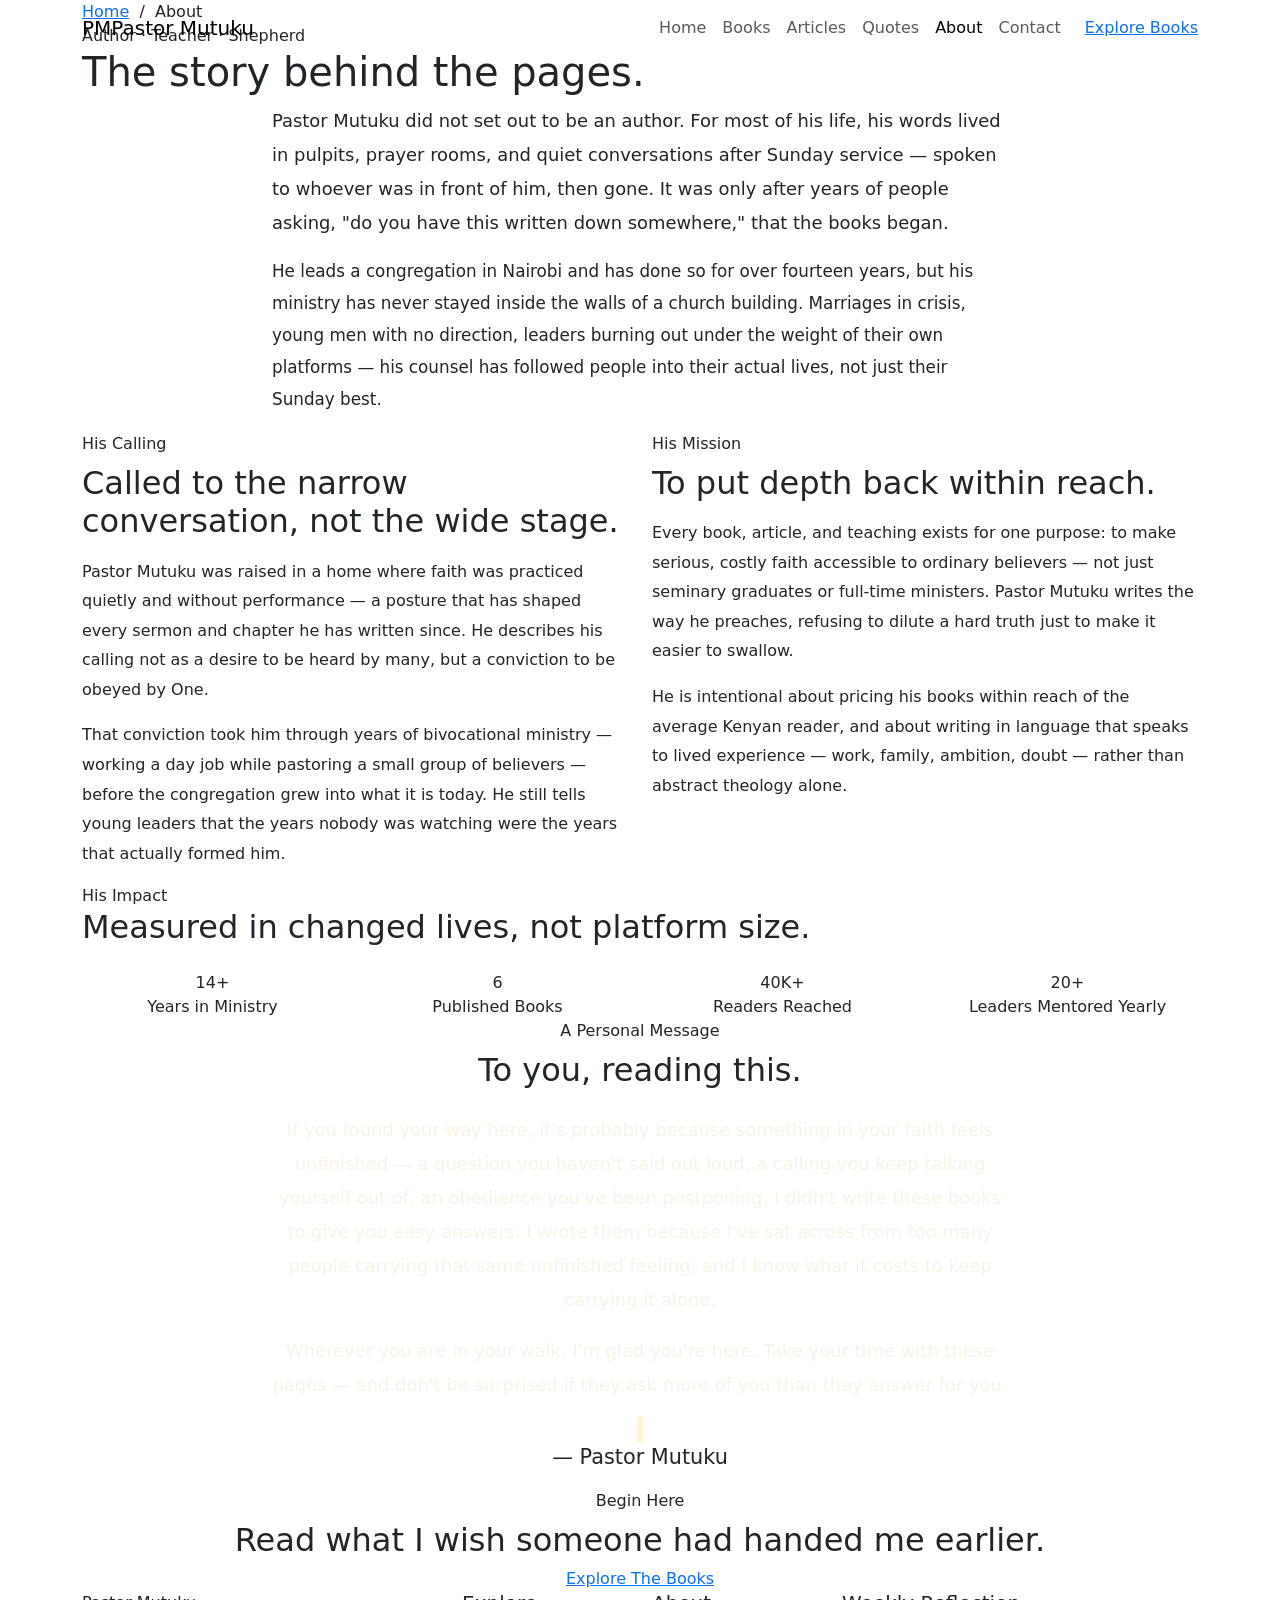
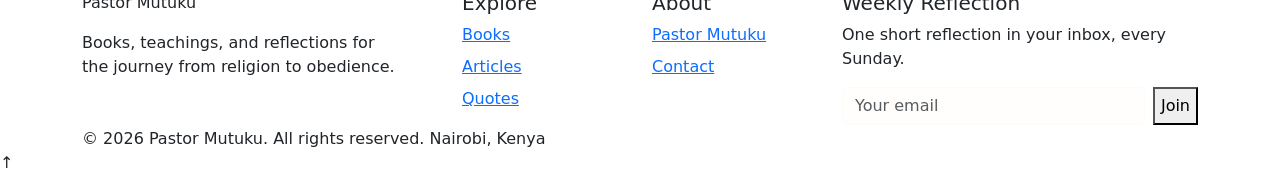
==== about.html @ 70a4565a "Add files via upload" ====
<!DOCTYPE html>
<html lang="en">
<head>
<meta charset="UTF-8">
<meta name="viewport" content="width=device-width, initial-scale=1.0">
<title>About Pastor Mutuku</title>
<meta name="description" content="The story, calling and mission of Pastor Mutuku — author, teacher, and shepherd.">

<link rel="preconnect" href="https://fonts.googleapis.com">
<link rel="preconnect" href="https://fonts.gstatic.com" crossorigin>
<link href="https://fonts.googleapis.com/css2?family=Fraunces:ital,opsz,wght@0,9..144,500;0,9..144,600;0,9..144,700;1,9..144,500&family=Source+Sans+3:wght@400;500;600;700&display=swap" rel="stylesheet">
<link href="https://cdn.jsdelivr.net/npm/bootstrap@5.3.3/dist/css/bootstrap.min.css" rel="stylesheet">
<link rel="stylesheet" href="css/style.css">
</head>
<body>

<nav class="navbar navbar-expand-lg navbar-mutuku fixed-top">
  <div class="container">
    <a class="navbar-brand" href="index.html"><span class="brand-mark"><span>PM</span></span>Pastor Mutuku</a>
    <button class="navbar-toggler border-0" type="button" data-bs-toggle="collapse" data-bs-target="#mainNav" aria-label="Toggle navigation">
      <span class="navbar-toggler-icon"></span>
    </button>
    <div class="collapse navbar-collapse" id="mainNav">
      <ul class="navbar-nav ms-auto align-items-lg-center">
        <li class="nav-item"><a class="nav-link" href="index.html">Home</a></li>
        <li class="nav-item"><a class="nav-link" href="books.html">Books</a></li>
        <li class="nav-item"><a class="nav-link" href="articles.html">Articles</a></li>
        <li class="nav-item"><a class="nav-link" href="quotes.html">Quotes</a></li>
        <li class="nav-item"><a class="nav-link active" href="about.html">About</a></li>
        <li class="nav-item"><a class="nav-link" href="contact.html">Contact</a></li>
        <li class="nav-item ms-lg-3 mt-2 mt-lg-0"><a class="btn-gold" href="books.html">Explore Books</a></li>
      </ul>
    </div>
  </div>
</nav>

<header class="page-header">
  <div class="container">
    <div class="breadcrumb-gold"><a href="index.html">Home</a> &nbsp;/&nbsp; About</div>
    <span class="eyebrow">Author &middot; Teacher &middot; Shepherd</span>
    <h1>The story behind the pages.</h1>
  </div>
</header>

<section class="section">
  <div class="container">
    <div class="row justify-content-center">
      <div class="col-lg-8">
        <p class="dropcap text-soft" style="font-size: 1.12rem; line-height: 1.9;">
          Pastor Mutuku did not set out to be an author. For most of his life, his words lived in pulpits, prayer rooms, and quiet conversations after Sunday service — spoken to whoever was in front of him, then gone. It was only after years of people asking, "do you have this written down somewhere," that the books began.
        </p>
        <p class="text-soft" style="font-size: 1.05rem; line-height: 1.9;">
          He leads a congregation in Nairobi and has done so for over fourteen years, but his ministry has never stayed inside the walls of a church building. Marriages in crisis, young men with no direction, leaders burning out under the weight of their own platforms — his counsel has followed people into their actual lives, not just their Sunday best.
        </p>
      </div>
    </div>
  </div>
</section>

<section class="section bg-deep">
  <div class="container">
    <div class="row gy-5 align-items-start">
      <div class="col-lg-6">
        <span class="eyebrow">His Calling</span>
        <h2 class="mt-2">Called to the narrow conversation, not the wide stage.</h2>
        <p class="text-soft mt-3" style="line-height: 1.85;">Pastor Mutuku was raised in a home where faith was practiced quietly and without performance — a posture that has shaped every sermon and chapter he has written since. He describes his calling not as a desire to be heard by many, but a conviction to be obeyed by One.</p>
        <p class="text-soft" style="line-height: 1.85;">That conviction took him through years of bivocational ministry — working a day job while pastoring a small group of believers — before the congregation grew into what it is today. He still tells young leaders that the years nobody was watching were the years that actually formed him.</p>
      </div>
      <div class="col-lg-6">
        <span class="eyebrow">His Mission</span>
        <h2 class="mt-2">To put depth back within reach.</h2>
        <p class="text-soft mt-3" style="line-height: 1.85;">Every book, article, and teaching exists for one purpose: to make serious, costly faith accessible to ordinary believers — not just seminary graduates or full-time ministers. Pastor Mutuku writes the way he preaches, refusing to dilute a hard truth just to make it easier to swallow.</p>
        <p class="text-soft" style="line-height: 1.85;">He is intentional about pricing his books within reach of the average Kenyan reader, and about writing in language that speaks to lived experience — work, family, ambition, doubt — rather than abstract theology alone.</p>
      </div>
    </div>
  </div>
</section>

<section class="section">
  <div class="container">
    <div class="section-header center mx-auto">
      <span class="eyebrow">His Impact</span>
      <h2>Measured in changed lives, not platform size.</h2>
    </div>
    <div class="row g-4 text-center">
      <div class="col-sm-6 col-lg-3 reveal">
        <div class="about-fact" style="border-left: none; border-top: 2px solid var(--gold); padding-left: 0; padding-top: 1rem;">
          <div class="fact-num">14+</div>
          <div class="fact-label">Years in Ministry</div>
        </div>
      </div>
      <div class="col-sm-6 col-lg-3 reveal reveal-delay-1">
        <div class="about-fact" style="border-left: none; border-top: 2px solid var(--gold); padding-left: 0; padding-top: 1rem;">
          <div class="fact-num">6</div>
          <div class="fact-label">Published Books</div>
        </div>
      </div>
      <div class="col-sm-6 col-lg-3 reveal reveal-delay-2">
        <div class="about-fact" style="border-left: none; border-top: 2px solid var(--gold); padding-left: 0; padding-top: 1rem;">
          <div class="fact-num">40K+</div>
          <div class="fact-label">Readers Reached</div>
        </div>
      </div>
      <div class="col-sm-6 col-lg-3 reveal reveal-delay-3">
        <div class="about-fact" style="border-left: none; border-top: 2px solid var(--gold); padding-left: 0; padding-top: 1rem;">
          <div class="fact-num">20+</div>
          <div class="fact-label">Leaders Mentored Yearly</div>
        </div>
      </div>
    </div>
  </div>
</section>

<section class="section bg-ink">
  <div class="container">
    <div class="row justify-content-center">
      <div class="col-lg-8 text-center">
        <span class="eyebrow">A Personal Message</span>
        <h2 class="mt-2 mb-4">To you, reading this.</h2>
        <p style="color: rgba(246,239,226,0.82); font-size: 1.12rem; line-height: 1.9;">
          If you found your way here, it's probably because something in your faith feels unfinished — a question you haven't said out loud, a calling you keep talking yourself out of, an obedience you've been postponing. I didn't write these books to give you easy answers. I wrote them because I've sat across from too many people carrying that same unfinished feeling, and I know what it costs to keep carrying it alone.
        </p>
        <p style="color: rgba(246,239,226,0.82); font-size: 1.12rem; line-height: 1.9;">
          Wherever you are in your walk, I'm glad you're here. Take your time with these pages — and don't be surprised if they ask more of you than they answer for you.
        </p>
        <div class="illuminated-rule"><span class="mark"></span></div>
        <p class="display-font" style="color: var(--gold-light); font-size: 1.3rem;">— Pastor Mutuku</p>
      </div>
    </div>
  </div>
</section>

<section class="section text-center">
  <div class="container">
    <span class="eyebrow">Begin Here</span>
    <h2 class="mt-2">Read what I wish someone had handed me earlier.</h2>
    <a href="books.html" class="btn-gold mt-2">Explore The Books</a>
  </div>
</section>

<footer class="footer-mutuku">
  <div class="container">
    <div class="row gy-4">
      <div class="col-lg-4">
        <div class="f-brand mb-3">Pastor Mutuku</div>
        <p style="max-width: 320px;">Books, teachings, and reflections for the journey from religion to obedience.</p>
      </div>
      <div class="col-6 col-lg-2">
        <h5>Explore</h5>
        <ul class="list-unstyled d-flex flex-column gap-2">
          <li><a href="books.html">Books</a></li>
          <li><a href="articles.html">Articles</a></li>
          <li><a href="quotes.html">Quotes</a></li>
        </ul>
      </div>
      <div class="col-6 col-lg-2">
        <h5>About</h5>
        <ul class="list-unstyled d-flex flex-column gap-2">
          <li><a href="about.html">Pastor Mutuku</a></li>
          <li><a href="contact.html">Contact</a></li>
        </ul>
      </div>
      <div class="col-lg-4">
        <h5>Weekly Reflection</h5>
        <p>One short reflection in your inbox, every Sunday.</p>
        <form data-newsletter-form class="d-flex gap-2 mt-3">
          <input type="email" required placeholder="Your email" class="form-control" style="background: rgba(246,239,226,0.08); border: 1px solid rgba(246,239,226,0.2); color: #fff;">
          <button type="submit" class="btn-gold" style="white-space: nowrap;">Join</button>
        </form>
      </div>
    </div>
    <div class="footer-bottom">
      <span>&copy; 2026 Pastor Mutuku. All rights reserved.</span>
      <span>Nairobi, Kenya</span>
    </div>
  </div>
</footer>

<div class="scroll-top-btn" aria-label="Scroll to top">&uarr;</div>

<script src="https://cdn.jsdelivr.net/npm/bootstrap@5.3.3/dist/js/bootstrap.bundle.min.js"></script>
<script src="js/main.js"></script>
</body>
</html>
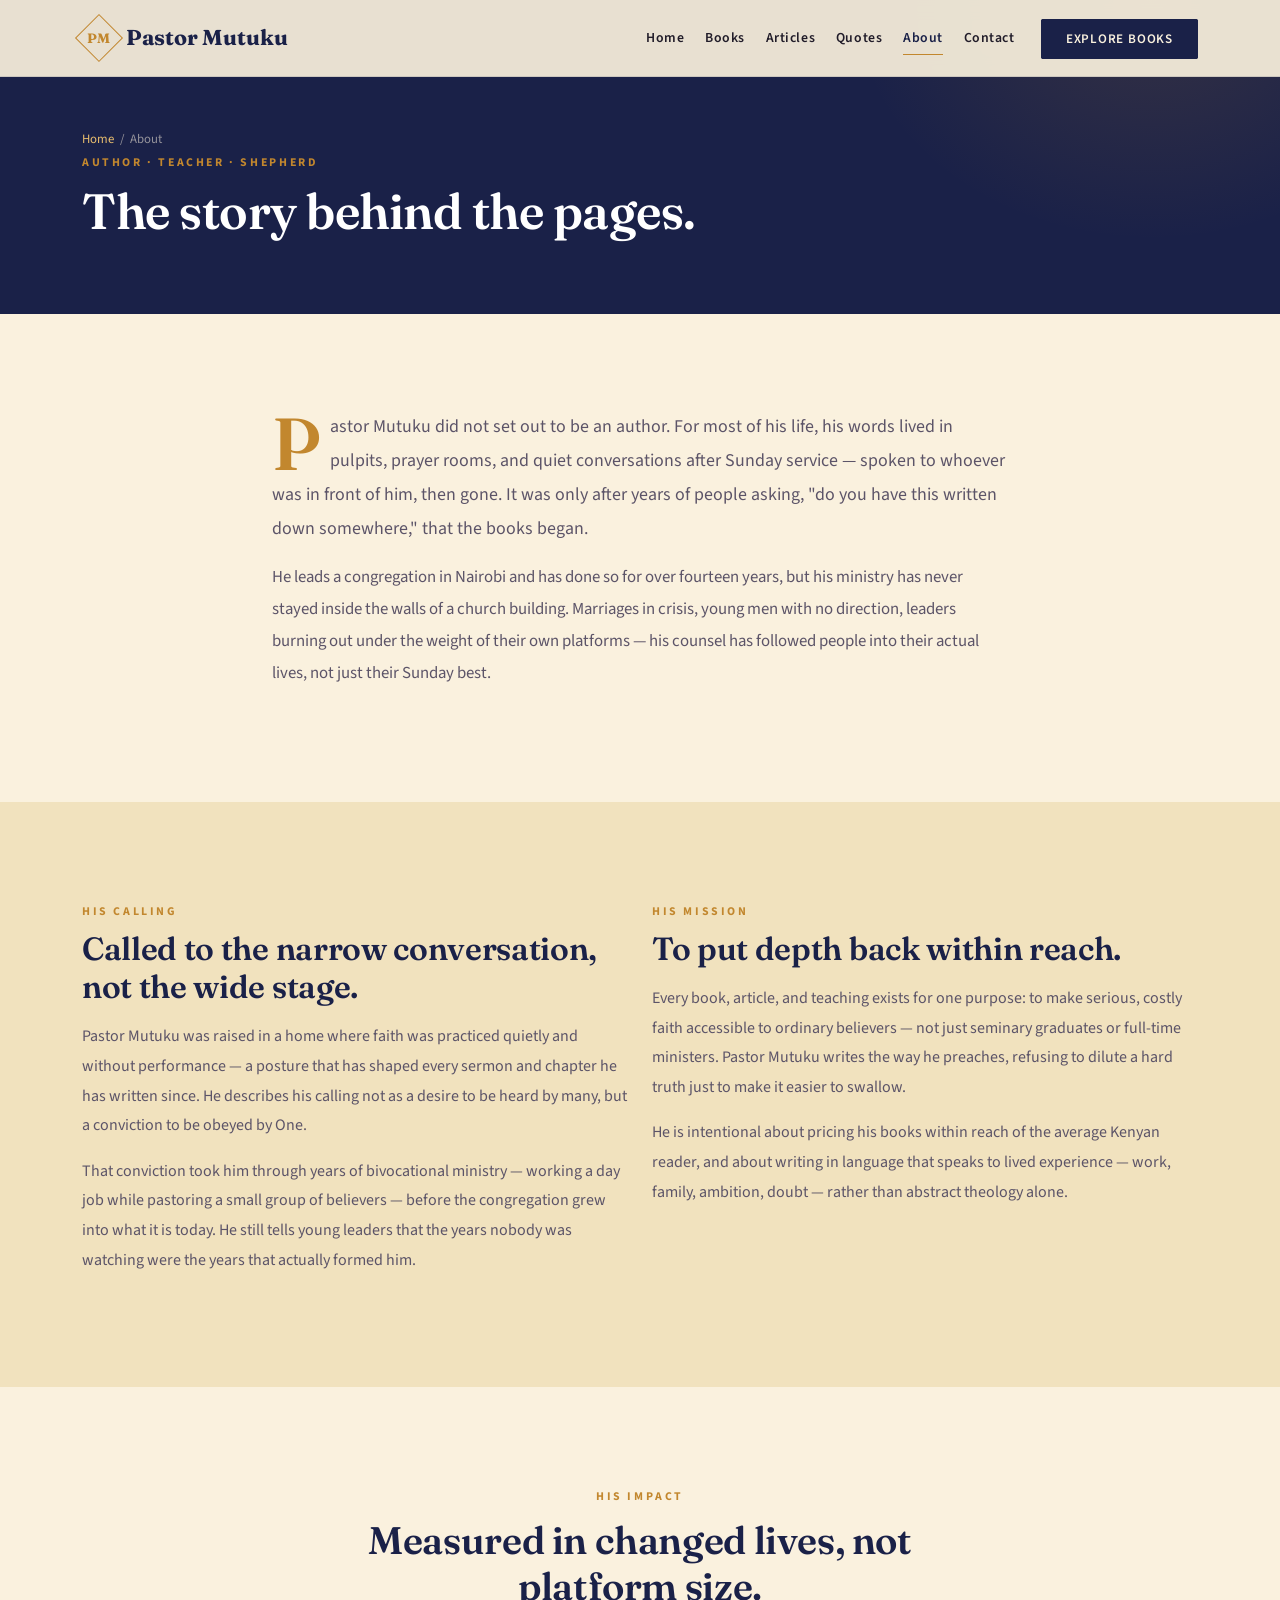
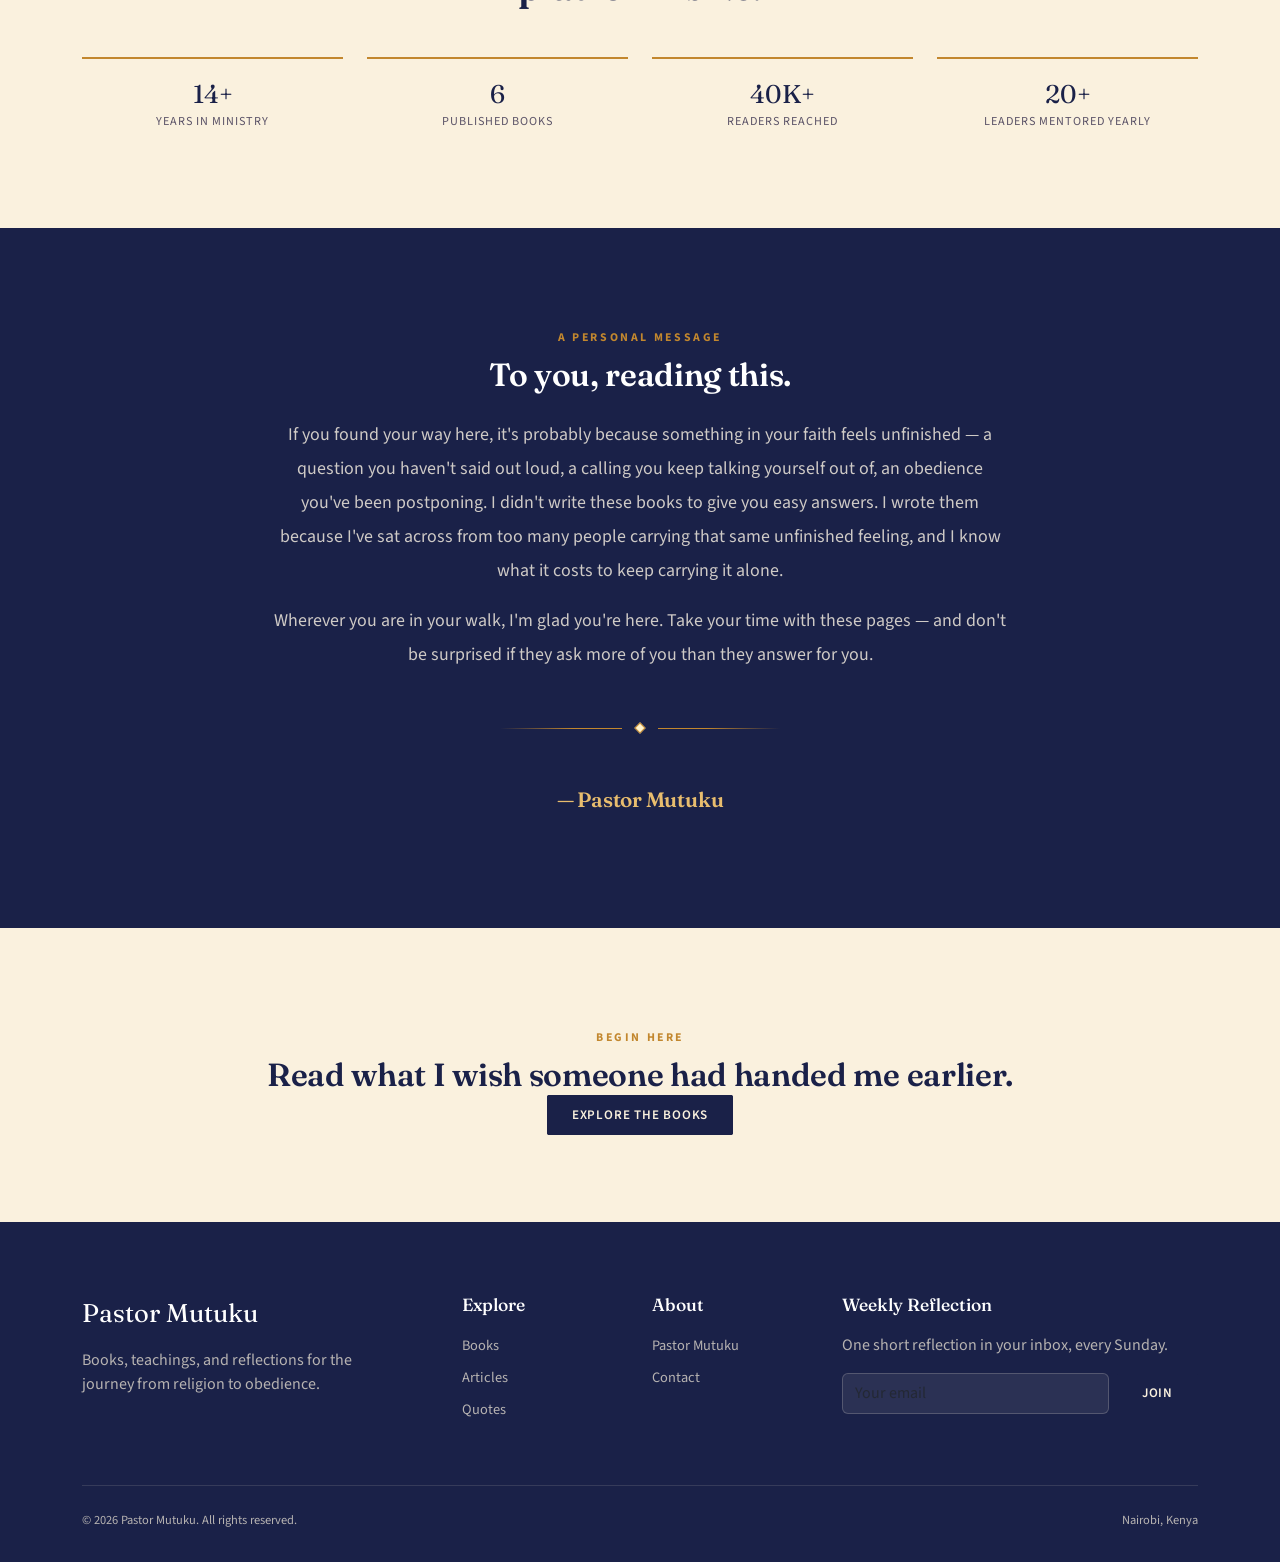
==== commit 097960f1: "Update about.html" ====
--- a/about.html
+++ b/about.html
@@ -10,7 +10,7 @@
 <link rel="preconnect" href="https://fonts.gstatic.com" crossorigin>
 <link href="https://fonts.googleapis.com/css2?family=Fraunces:ital,opsz,wght@0,9..144,500;0,9..144,600;0,9..144,700;1,9..144,500&family=Source+Sans+3:wght@400;500;600;700&display=swap" rel="stylesheet">
 <link href="https://cdn.jsdelivr.net/npm/bootstrap@5.3.3/dist/css/bootstrap.min.css" rel="stylesheet">
-<link rel="stylesheet" href="css/style.css">
+<link rel="stylesheet" href="style.css">
 </head>
 <body>
 
@@ -179,6 +179,6 @@
 <div class="scroll-top-btn" aria-label="Scroll to top">&uarr;</div>
 
 <script src="https://cdn.jsdelivr.net/npm/bootstrap@5.3.3/dist/js/bootstrap.bundle.min.js"></script>
-<script src="js/main.js"></script>
+<script src="main.js"></script>
 </body>
 </html>
--- a/style.css
+++ b/style.css
@@ -0,0 +1,686 @@
+/* ==========================================================================
+   PASTOR MUTUKU — PERSONAL AUTHOR PLATFORM
+   Design language: "Illuminated Manuscript meets Modern Editorial"
+   Palette:  Deep Indigo #1A2148 · Burnished Amber #C2872E · Warm Parchment #FAF1DE · White #FFFFFF
+   Type:     Fraunces (display serif) + Source Sans 3 (body/UI)
+   ========================================================================== */
+
+:root {
+  --ink: #1A2148;
+  --ink-light: #283568;
+  --ink-soft: #46568C;
+  --gold: #C2872E;
+  --gold-light: #E8BD6E;
+  --gold-soft: #F3DFAE;
+  --parchment: #FAF1DE;
+  --parchment-deep: #F1E2BE;
+  --white: #FFFFFF;
+  --charcoal: #211C29;
+  --charcoal-soft: #5C5468;
+  --line: rgba(26, 33, 72, 0.13);
+
+  --font-display: "Fraunces", "Iowan Old Style", Georgia, serif;
+  --font-body: "Source Sans 3", -apple-system, BlinkMacSystemFont, "Segoe UI", sans-serif;
+
+  --radius: 2px;
+  --shadow-soft: 0 10px 30px rgba(26, 33, 72, 0.10);
+  --shadow-lift: 0 20px 50px rgba(26, 33, 72, 0.20);
+  --transition: 320ms cubic-bezier(0.22, 1, 0.36, 1);
+}
+
+* { box-sizing: border-box; }
+
+html { scroll-behavior: smooth; }
+
+body {
+  font-family: var(--font-body);
+  color: var(--charcoal);
+  background-color: var(--parchment);
+  -webkit-font-smoothing: antialiased;
+  overflow-x: hidden;
+}
+
+h1, h2, h3, h4, .display-font {
+  font-family: var(--font-display);
+  font-weight: 600;
+  color: var(--ink);
+  letter-spacing: -0.01em;
+}
+
+a { color: inherit; text-decoration: none; }
+
+::selection { background: var(--gold-soft); color: var(--ink); }
+
+:focus-visible {
+  outline: 2px solid var(--gold);
+  outline-offset: 3px;
+}
+
+@media (prefers-reduced-motion: reduce) {
+  *, *::before, *::after {
+    animation-duration: 0.001ms !important;
+    animation-iteration-count: 1 !important;
+    transition-duration: 0.001ms !important;
+    scroll-behavior: auto !important;
+  }
+}
+
+.eyebrow {
+  font-family: var(--font-body);
+  font-size: 0.74rem;
+  font-weight: 700;
+  letter-spacing: 0.22em;
+  text-transform: uppercase;
+  color: var(--gold);
+}
+
+.container-narrow { max-width: 760px; margin: 0 auto; }
+
+/* --------------------------------------------------------------------
+   SIGNATURE ELEMENT — Illuminated Rule
+   A thin gold hairline with a small carved ornament at its center,
+   used wherever the page needs to mark a passage from one idea to
+   the next — like a verse break in a manuscript.
+   -------------------------------------------------------------------- */
+.illuminated-rule {
+  display: flex;
+  align-items: center;
+  justify-content: center;
+  gap: 14px;
+  margin: 3.25rem auto;
+  width: 100%;
+  max-width: 280px;
+}
+.illuminated-rule::before,
+.illuminated-rule::after {
+  content: "";
+  flex: 1;
+  height: 1px;
+  background: linear-gradient(to var(--dir, right), transparent, var(--gold) 60%);
+}
+.illuminated-rule::after { --dir: left; }
+.illuminated-rule .mark {
+  width: 7px;
+  height: 7px;
+  border: 1.5px solid var(--gold);
+  transform: rotate(45deg);
+  flex-shrink: 0;
+}
+.illuminated-rule.left { margin-left: 0; max-width: 100%; }
+.illuminated-rule.left::before { display: none; }
+.illuminated-rule.left .mark { margin-right: 0; }
+
+/* --------------------------------------------------------------------
+   NAVBAR
+   -------------------------------------------------------------------- */
+.navbar-mutuku {
+  background: rgba(250, 241, 222, 0.92);
+  backdrop-filter: blur(10px);
+  border-bottom: 1px solid var(--line);
+  padding: 1rem 0;
+  transition: padding var(--transition), box-shadow var(--transition);
+}
+.navbar-mutuku.scrolled {
+  padding: 0.55rem 0;
+  box-shadow: var(--shadow-soft);
+}
+.navbar-mutuku .navbar-brand {
+  font-family: var(--font-display);
+  font-weight: 700;
+  font-size: 1.35rem;
+  color: var(--ink);
+  display: flex;
+  align-items: center;
+  gap: 10px;
+}
+.navbar-mutuku .navbar-brand .brand-mark {
+  width: 34px;
+  height: 34px;
+  border: 1px solid var(--gold);
+  display: flex;
+  align-items: center;
+  justify-content: center;
+  font-size: 0.85rem;
+  color: var(--gold);
+  letter-spacing: 0.02em;
+  transform: rotate(45deg);
+}
+.navbar-mutuku .navbar-brand .brand-mark span { transform: rotate(-45deg); }
+.navbar-mutuku .nav-link {
+  font-size: 0.86rem;
+  font-weight: 600;
+  letter-spacing: 0.04em;
+  color: var(--charcoal);
+  margin: 0 0.65rem;
+  position: relative;
+  padding: 0.3rem 0 !important;
+}
+.navbar-mutuku .nav-link::after {
+  content: "";
+  position: absolute;
+  left: 0; bottom: -2px;
+  width: 0; height: 1px;
+  background: var(--gold);
+  transition: width var(--transition);
+}
+.navbar-mutuku .nav-link:hover::after,
+.navbar-mutuku .nav-link.active::after { width: 100%; }
+.navbar-mutuku .nav-link.active { color: var(--ink); }
+.btn-gold {
+  background: var(--ink);
+  color: var(--parchment) !important;
+  border: 1px solid var(--ink);
+  font-size: 0.82rem;
+  font-weight: 600;
+  letter-spacing: 0.06em;
+  text-transform: uppercase;
+  padding: 0.62rem 1.5rem;
+  border-radius: var(--radius);
+  transition: all var(--transition);
+}
+.btn-gold:hover {
+  background: var(--gold);
+  border-color: var(--gold);
+  color: var(--ink) !important;
+  transform: translateY(-1px);
+}
+.btn-outline-ink {
+  background: transparent;
+  color: var(--ink) !important;
+  border: 1px solid var(--ink);
+  font-size: 0.82rem;
+  font-weight: 600;
+  letter-spacing: 0.06em;
+  text-transform: uppercase;
+  padding: 0.6rem 1.45rem;
+  border-radius: var(--radius);
+  transition: all var(--transition);
+}
+.btn-outline-ink:hover { background: var(--ink); color: var(--parchment) !important; }
+
+/* --------------------------------------------------------------------
+   HERO
+   -------------------------------------------------------------------- */
+.hero {
+  position: relative;
+  background: var(--ink);
+  color: var(--parchment);
+  padding: 9.5rem 0 7rem;
+  overflow: hidden;
+}
+.hero::before {
+  content: "";
+  position: absolute; inset: 0;
+  background:
+    radial-gradient(ellipse 600px 500px at 85% 15%, rgba(194,135,46,0.18), transparent 60%),
+    repeating-linear-gradient(115deg, rgba(255,255,255,0.025) 0 2px, transparent 2px 90px);
+  pointer-events: none;
+}
+.hero .eyebrow { color: var(--gold-light); }
+.hero h1 {
+  color: var(--white);
+  font-size: clamp(2.6rem, 5.2vw, 4.4rem);
+  line-height: 1.05;
+  margin: 0.9rem 0 1.4rem;
+}
+.hero h1 em {
+  font-style: italic;
+  color: var(--gold-light);
+}
+.hero p.lede {
+  color: rgba(250, 241, 222, 0.78);
+  font-size: 1.12rem;
+  max-width: 460px;
+  line-height: 1.7;
+}
+.hero-portrait {
+  position: relative;
+  aspect-ratio: 4/5;
+  border: 1px solid rgba(232, 189, 110, 0.4);
+  padding: 14px;
+}
+.hero-portrait .frame {
+  width: 100%; height: 100%;
+  background: linear-gradient(160deg, var(--ink-light), var(--ink) 60%);
+  display: flex;
+  align-items: center;
+  justify-content: center;
+  position: relative;
+  overflow: hidden;
+}
+.hero-portrait .frame .monogram {
+  font-family: var(--font-display);
+  font-size: 6rem;
+  color: rgba(232, 189, 110, 0.5);
+  font-weight: 600;
+}
+.hero-portrait .frame::after {
+  content: "";
+  position: absolute; inset: 0;
+  background: radial-gradient(circle at 50% 30%, rgba(232,189,110,0.15), transparent 65%);
+}
+.hero-portrait .corner {
+  position: absolute;
+  width: 22px; height: 22px;
+  border: 1px solid var(--gold);
+}
+.hero-portrait .corner.tl { top: -1px; left: -1px; border-right: none; border-bottom: none; }
+.hero-portrait .corner.br { bottom: -1px; right: -1px; border-left: none; border-top: none; }
+
+.stat-row { display: flex; gap: 2.4rem; margin-top: 2.6rem; }
+.stat-row .stat .num { font-family: var(--font-display); font-size: 1.9rem; color: var(--gold-light); }
+.stat-row .stat .label { font-size: 0.74rem; letter-spacing: 0.1em; text-transform: uppercase; color: rgba(250,241,222,0.6); }
+
+/* --------------------------------------------------------------------
+   SECTION SPACING / HEADERS
+   -------------------------------------------------------------------- */
+.section { padding: 6rem 0; }
+.section-tight { padding: 4rem 0; }
+.section-header { max-width: 620px; margin-bottom: 3rem; }
+.section-header.center { margin-left: auto; margin-right: auto; text-align: center; }
+.section-header h2 { font-size: clamp(1.9rem, 3vw, 2.6rem); margin-top: 0.6rem; }
+.bg-ink { background: var(--ink); color: var(--parchment); }
+.bg-ink h2, .bg-ink h3, .bg-ink h4 { color: var(--white); }
+.bg-deep { background: var(--parchment-deep); }
+
+/* --------------------------------------------------------------------
+   BOOK CARD
+   -------------------------------------------------------------------- */
+.book-card {
+  background: var(--white);
+  border: 1px solid var(--line);
+  transition: transform var(--transition), box-shadow var(--transition), border-color var(--transition);
+  height: 100%;
+  display: flex;
+  flex-direction: column;
+}
+.book-card:hover { transform: translateY(-6px); box-shadow: var(--shadow-lift); border-color: transparent; }
+.book-cover {
+  aspect-ratio: 3/4;
+  position: relative;
+  overflow: hidden;
+  background: linear-gradient(155deg, var(--ink-light), var(--ink) 70%);
+}
+.book-cover .cover-inner {
+  position: absolute; inset: 10px;
+  border: 1px solid rgba(232,189,110,0.45);
+  display: flex;
+  flex-direction: column;
+  align-items: center;
+  justify-content: center;
+  text-align: center;
+  padding: 1.1rem;
+}
+.book-cover .cover-cat {
+  font-size: 0.62rem;
+  letter-spacing: 0.18em;
+  text-transform: uppercase;
+  color: var(--gold-light);
+  margin-bottom: 0.8rem;
+}
+.book-cover .cover-title {
+  font-family: var(--font-display);
+  font-size: 1.18rem;
+  color: var(--white);
+  line-height: 1.25;
+}
+.book-cover .cover-rule { width: 26px; height: 1px; background: var(--gold); margin: 0.9rem 0; }
+.book-cover .cover-author {
+  font-size: 0.68rem;
+  letter-spacing: 0.08em;
+  color: rgba(250,241,222,0.65);
+  text-transform: uppercase;
+}
+.book-card .book-body { padding: 1.4rem 1.4rem 1.6rem; display: flex; flex-direction: column; flex: 1; }
+.book-card .book-cat-tag {
+  font-size: 0.68rem;
+  letter-spacing: 0.1em;
+  text-transform: uppercase;
+  color: var(--gold);
+  font-weight: 700;
+}
+.book-card h3 { font-size: 1.18rem; margin: 0.4rem 0 0.5rem; line-height: 1.3; }
+.book-card p.desc { font-size: 0.9rem; color: var(--charcoal-soft); line-height: 1.6; flex: 1; }
+.book-card .book-foot {
+  display: flex;
+  align-items: center;
+  justify-content: space-between;
+  margin-top: 1.1rem;
+  padding-top: 1.1rem;
+  border-top: 1px solid var(--line);
+}
+.book-card .price { font-family: var(--font-display); font-size: 1.15rem; color: var(--ink); font-weight: 600; }
+
+/* --------------------------------------------------------------------
+   CATEGORY TILES
+   -------------------------------------------------------------------- */
+.cat-tile {
+  border: 1px solid var(--line);
+  background: var(--white);
+  padding: 2.4rem 1.6rem;
+  text-align: center;
+  height: 100%;
+  transition: all var(--transition);
+}
+.cat-tile:hover { background: var(--ink); border-color: var(--ink); }
+.cat-tile:hover h3, .cat-tile:hover p { color: var(--parchment); }
+.cat-tile:hover .cat-num { color: var(--gold-light); }
+.cat-tile .cat-num {
+  font-family: var(--font-display);
+  font-size: 0.85rem;
+  color: var(--gold);
+  letter-spacing: 0.08em;
+}
+.cat-tile h3 { font-size: 1.25rem; margin: 0.9rem 0 0.6rem; transition: color var(--transition); }
+.cat-tile p { font-size: 0.86rem; color: var(--charcoal-soft); margin: 0; transition: color var(--transition); }
+
+/* --------------------------------------------------------------------
+   QUOTE CARD
+   -------------------------------------------------------------------- */
+.quote-card {
+  background: var(--white);
+  border: 1px solid var(--line);
+  padding: 2.4rem 2rem;
+  height: 100%;
+  position: relative;
+}
+.quote-card .qmark {
+  font-family: var(--font-display);
+  font-size: 3rem;
+  color: var(--gold-soft);
+  line-height: 1;
+  display: block;
+  margin-bottom: 0.4rem;
+}
+.quote-card blockquote {
+  font-family: var(--font-display);
+  font-size: 1.18rem;
+  line-height: 1.55;
+  color: var(--ink);
+  margin: 0 0 1.2rem;
+}
+.quote-card cite {
+  font-style: normal;
+  font-size: 0.74rem;
+  letter-spacing: 0.1em;
+  text-transform: uppercase;
+  color: var(--gold);
+  font-weight: 700;
+}
+
+/* --------------------------------------------------------------------
+   ARTICLE CARD
+   -------------------------------------------------------------------- */
+.article-card {
+  border-bottom: 1px solid var(--line);
+  padding: 2.4rem 0;
+  display: flex;
+  gap: 2rem;
+  align-items: flex-start;
+}
+.article-card .art-tag {
+  flex-shrink: 0;
+  width: 120px;
+  font-size: 0.7rem;
+  letter-spacing: 0.12em;
+  text-transform: uppercase;
+  color: var(--gold);
+  font-weight: 700;
+  padding-top: 0.3rem;
+}
+.article-card h3 { font-size: 1.4rem; margin-bottom: 0.6rem; }
+.article-card h3 a { transition: color var(--transition); }
+.article-card h3 a:hover { color: var(--gold); }
+.article-card p { color: var(--charcoal-soft); line-height: 1.7; margin-bottom: 0.7rem; }
+.article-card .art-meta { font-size: 0.76rem; color: var(--charcoal-soft); letter-spacing: 0.03em; }
+.article-card .read-more {
+  font-size: 0.78rem;
+  font-weight: 700;
+  letter-spacing: 0.06em;
+  text-transform: uppercase;
+  color: var(--ink);
+  border-bottom: 1px solid var(--gold);
+  padding-bottom: 2px;
+}
+
+/* --------------------------------------------------------------------
+   ABOUT PAGE — drop cap
+   -------------------------------------------------------------------- */
+.dropcap::first-letter {
+  font-family: var(--font-display);
+  font-size: 4.6rem;
+  font-weight: 600;
+  color: var(--gold);
+  float: left;
+  line-height: 0.78;
+  padding-right: 0.55rem;
+  padding-top: 0.3rem;
+}
+.about-fact {
+  border-left: 2px solid var(--gold);
+  padding-left: 1.1rem;
+}
+.about-fact .fact-num { font-family: var(--font-display); font-size: 1.6rem; color: var(--ink); }
+.about-fact .fact-label { font-size: 0.76rem; text-transform: uppercase; letter-spacing: 0.08em; color: var(--charcoal-soft); }
+
+/* --------------------------------------------------------------------
+   FORMS
+   -------------------------------------------------------------------- */
+.form-mutuku label {
+  font-size: 0.76rem;
+  font-weight: 700;
+  letter-spacing: 0.08em;
+  text-transform: uppercase;
+  color: var(--ink);
+  margin-bottom: 0.45rem;
+}
+.form-mutuku .form-control,
+.form-mutuku .form-select {
+  background: var(--white);
+  border: 1px solid var(--line);
+  border-radius: var(--radius);
+  padding: 0.75rem 1rem;
+  font-size: 0.95rem;
+}
+.form-mutuku .form-control:focus,
+.form-mutuku .form-select:focus {
+  border-color: var(--gold);
+  box-shadow: 0 0 0 3px rgba(194,135,46,0.15);
+}
+
+/* --------------------------------------------------------------------
+   CHECKOUT
+   -------------------------------------------------------------------- */
+.checkout-panel {
+  background: var(--white);
+  border: 1px solid var(--line);
+  padding: 2.6rem;
+}
+.mpesa-toggle {
+  border: 1px solid var(--line);
+  padding: 1rem 1.2rem;
+  display: flex;
+  align-items: center;
+  gap: 0.9rem;
+  cursor: pointer;
+  transition: all var(--transition);
+}
+.mpesa-toggle.selected { border-color: var(--gold); background: var(--gold-soft); }
+.mpesa-toggle .mlogo {
+  width: 40px; height: 40px;
+  background: #4CAF50;
+  color: #fff;
+  display: flex;
+  align-items: center;
+  justify-content: center;
+  font-weight: 800;
+  font-size: 0.7rem;
+  border-radius: 4px;
+  flex-shrink: 0;
+}
+.order-summary-row {
+  display: flex;
+  justify-content: space-between;
+  font-size: 0.92rem;
+  padding: 0.6rem 0;
+  border-bottom: 1px solid var(--line);
+}
+.order-summary-row.total {
+  font-family: var(--font-display);
+  font-size: 1.3rem;
+  color: var(--ink);
+  border-bottom: none;
+  padding-top: 1rem;
+}
+
+/* --------------------------------------------------------------------
+   FOOTER
+   -------------------------------------------------------------------- */
+.footer-mutuku {
+  background: var(--ink);
+  color: rgba(250,241,222,0.7);
+  padding: 4.5rem 0 2rem;
+}
+.footer-mutuku h5 {
+  color: var(--white);
+  font-family: var(--font-display);
+  font-size: 1.1rem;
+  margin-bottom: 1.1rem;
+}
+.footer-mutuku a { color: rgba(250,241,222,0.7); transition: color var(--transition); font-size: 0.9rem; }
+.footer-mutuku a:hover { color: var(--gold-light); }
+.footer-mutuku .f-brand {
+  font-family: var(--font-display);
+  font-size: 1.6rem;
+  color: var(--white);
+}
+.footer-bottom {
+  border-top: 1px solid rgba(250,241,222,0.12);
+  margin-top: 3rem;
+  padding-top: 1.6rem;
+  font-size: 0.78rem;
+  display: flex;
+  justify-content: space-between;
+  flex-wrap: wrap;
+  gap: 0.6rem;
+}
+
+/* --------------------------------------------------------------------
+   ANIMATIONS
+   -------------------------------------------------------------------- */
+.reveal { opacity: 0; transform: translateY(28px); transition: opacity 800ms ease, transform 800ms ease; }
+.reveal.in { opacity: 1; transform: translateY(0); }
+.reveal-delay-1 { transition-delay: 90ms; }
+.reveal-delay-2 { transition-delay: 180ms; }
+.reveal-delay-3 { transition-delay: 270ms; }
+
+@keyframes fadeSlideIn {
+  from { opacity: 0; transform: translateY(18px); }
+  to { opacity: 1; transform: translateY(0); }
+}
+.hero h1, .hero p.lede, .hero .eyebrow, .hero .stat-row, .hero .hero-cta {
+  animation: fadeSlideIn 900ms cubic-bezier(0.22,1,0.36,1) both;
+}
+.hero .eyebrow { animation-delay: 60ms; }
+.hero h1 { animation-delay: 140ms; }
+.hero p.lede { animation-delay: 240ms; }
+.hero .hero-cta { animation-delay: 320ms; }
+.hero .stat-row { animation-delay: 400ms; }
+.hero-portrait { animation: fadeSlideIn 1000ms cubic-bezier(0.22,1,0.36,1) 200ms both; }
+
+/* Quote ticker / slider */
+.quote-slide { display: none; }
+.quote-slide.active { display: block; animation: fadeSlideIn 700ms ease both; }
+
+/* --------------------------------------------------------------------
+   PAGE HEADER (interior pages)
+   -------------------------------------------------------------------- */
+.page-header {
+  background: var(--ink);
+  color: var(--parchment);
+  padding: 6.5rem 0 4rem;
+  position: relative;
+  overflow: hidden;
+}
+.page-header::before {
+  content: "";
+  position: absolute; inset: 0;
+  background: radial-gradient(ellipse 500px 400px at 90% 0%, rgba(194,135,46,0.16), transparent 60%);
+}
+.page-header h1 { color: var(--white); font-size: clamp(2.1rem, 4vw, 3.1rem); margin-top: 0.6rem; }
+.page-header p { color: rgba(250,241,222,0.75); max-width: 540px; margin-top: 0.9rem; }
+.breadcrumb-gold { font-size: 0.8rem; color: rgba(250,241,222,0.55); margin-top: 1.6rem; }
+.breadcrumb-gold a { color: var(--gold-light); }
+.breadcrumb-gold a:hover { text-decoration: underline; }
+
+/* Filter pills */
+.filter-pill {
+  border: 1px solid var(--line);
+  background: var(--white);
+  padding: 0.5rem 1.2rem;
+  font-size: 0.82rem;
+  font-weight: 600;
+  letter-spacing: 0.03em;
+  color: var(--charcoal);
+  cursor: pointer;
+  transition: all var(--transition);
+}
+.filter-pill:hover { border-color: var(--gold); }
+.filter-pill.active { background: var(--ink); border-color: var(--ink); color: var(--white); }
+
+/* Toast */
+.toast-mutuku {
+  position: fixed;
+  bottom: 28px;
+  right: 28px;
+  background: var(--ink);
+  color: var(--white);
+  padding: 1rem 1.5rem;
+  border-left: 3px solid var(--gold);
+  box-shadow: var(--shadow-lift);
+  z-index: 2000;
+  font-size: 0.9rem;
+  transform: translateY(20px);
+  opacity: 0;
+  transition: all var(--transition);
+  pointer-events: none;
+  max-width: 320px;
+}
+.toast-mutuku.show { transform: translateY(0); opacity: 1; }
+
+/* Scroll to top */
+.scroll-top-btn {
+  position: fixed;
+  bottom: 28px; left: 28px;
+  width: 44px; height: 44px;
+  background: var(--ink);
+  color: var(--gold-light);
+  display: flex;
+  align-items: center;
+  justify-content: center;
+  cursor: pointer;
+  opacity: 0;
+  visibility: hidden;
+  transform: translateY(10px);
+  transition: all var(--transition);
+  z-index: 1500;
+  border: 1px solid var(--ink);
+}
+.scroll-top-btn.show { opacity: 1; visibility: visible; transform: translateY(0); }
+.scroll-top-btn:hover { background: var(--gold); color: var(--ink); }
+
+/* Misc helpers */
+.text-gold { color: var(--gold); }
+.text-soft { color: var(--charcoal-soft); }
+.bg-parchment { background: var(--parchment); }
+.shadow-soft-custom { box-shadow: var(--shadow-soft); }
+hr.thin { border-color: var(--line); opacity: 1; }
+
+@media (max-width: 767.98px) {
+  .hero { padding: 7.5rem 0 4rem; text-align: left; }
+  .hero-portrait { margin-top: 3rem; max-width: 280px; }
+  .stat-row { gap: 1.6rem; flex-wrap: wrap; }
+  .article-card { flex-direction: column; gap: 0.8rem; }
+  .article-card .art-tag { width: auto; }
+  .section { padding: 4rem 0; }
+}
